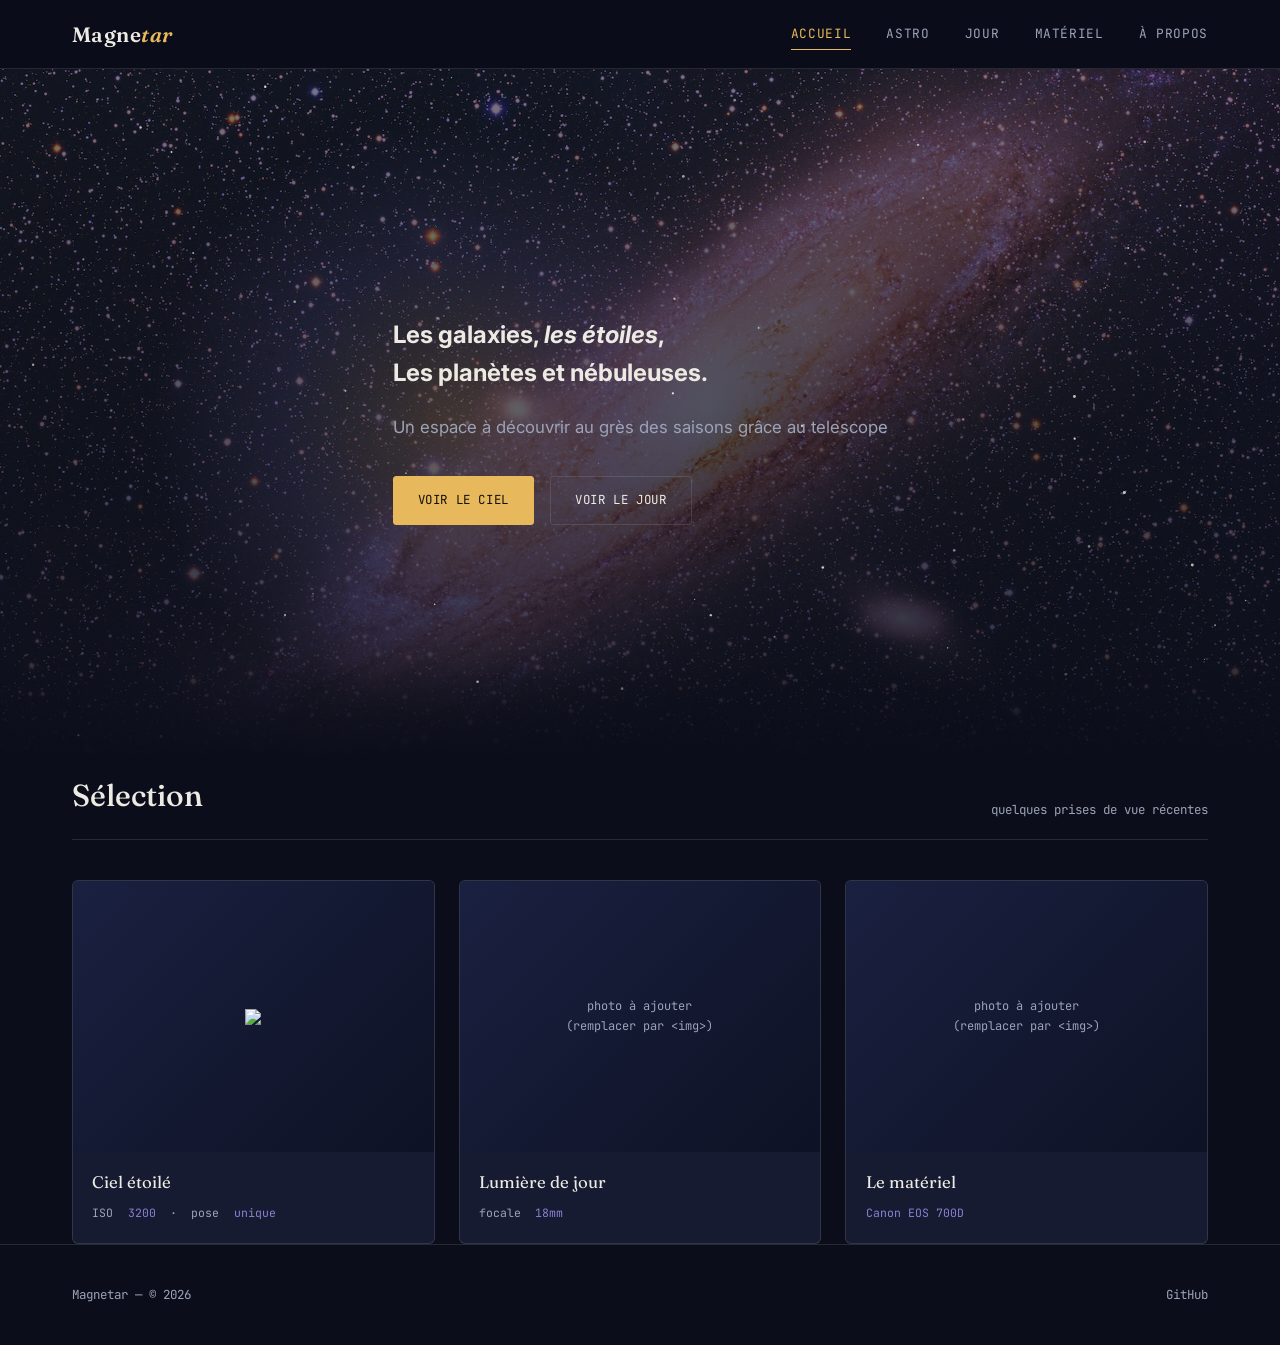
==== index.html @ 971e13a1 "Update index.html" ====
<!DOCTYPE html>
<html lang="fr">
<head>
  <meta charset="UTF-8">
  <meta name="viewport" content="width=device-width, initial-scale=1.0">
  <title>Magnetar — Photographie astro & jour</title>
  <meta name="description" content="Magnetar — portfolio photo : ciel étoilé et photographie de jour.">
  <link rel="preconnect" href="https://fonts.googleapis.com">
  <link href="https://fonts.googleapis.com/css2?family=Fraunces:ital,wght@0,500;0,600;1,500&family=Inter:wght@400;500&family=JetBrains+Mono:wght@400;500&display=swap" rel="stylesheet">
  <link rel="stylesheet" href="css/style.css">
</head>
<body>

  <header>
    <nav class="nav">
      <a href="index.html" class="logo">Magne<span>tar</span></a>
      <button id="nav-toggle" aria-label="Ouvrir le menu">☰</button>
      <div class="nav-links" id="nav-links">
        <a href="index.html" class="active">Accueil</a>
        <a href="astro.html">Astro</a>
        <a href="jour.html">Jour</a>
        <a href="materiel.html">Matériel</a>
        <a href="apropos.html">À propos</a>
      </div>
    </nav>
  </header>

  <section class="hero">
    <canvas id="starfield"></canvas>
    <div class="hero-content">
      <h2>Les galaxies, <em>les étoiles</em>, <br>Les planètes et nébuleuses.</h2>
      <p>Un espace à découvrir au grès des saisons grâce au telescope </p>
      <div class="hero-cta">
        <a href="astro.html" class="btn btn-primary">Voir le ciel</a>
        <a href="jour.html" class="btn btn-ghost">Voir le jour</a>
      </div>
    </div>
  </section>

  <section class="wrap">
    <div class="section-head">
      <h2>Sélection</h2>
      <span class="coord">quelques prises de vue récentes</span>
    </div>
    <div class="gallery">
      <a href="astro.html" class="card">
        <div class="card-img"> <img src="../images/Voielactée1.jpg"></div>
        <div class="card-body">
          <div class="card-title">Ciel étoilé</div>
          <div class="exif"><span>ISO</span> 3200 <span>·</span> <span>pose</span> unique</div>
        </div>
      </a>
      <a href="jour.html" class="card">
        <div class="card-img">photo à ajouter<br>(remplacer par &lt;img&gt;)</div>
        <div class="card-body">
          <div class="card-title">Lumière de jour</div>
          <div class="exif"><span>focale</span> 18mm</div>
        </div>
      </a>
      <a href="materiel.html" class="card">
        <div class="card-img">photo à ajouter<br>(remplacer par &lt;img&gt;)</div>
        <div class="card-body">
          <div class="card-title">Le matériel</div>
          <div class="exif">Canon EOS 700D</div>
        </div>
      </a>
    </div>
  </section>

  <footer>
    <div class="wrap" style="display:flex; justify-content:space-between; width:100%; flex-wrap:wrap; gap:1rem;">
      <span>Magnetar — © 2026</span>
      <a href="https://github.com/" target="_blank" rel="noopener">GitHub</a>
    </div>
  </footer>

  <script src="js/main.js"></script>
</body>
</html>
---- css/style.css ----
/* =========================================================
   GRAIN DE CIEL — feuille de style
   Palette : nuit indigo + or "lumière d'étoile" + violet nébuleuse
   ========================================================= */

:root {
  --bg: #0b0e1a;
  --bg-alt: #12172b;
  --bg-card: #161b32;
  --text: #edeae3;
  --text-dim: #9ca3b8;
  --accent-gold: #e8b95c;
  --accent-violet: #8b7fd1;
  --line: rgba(237, 234, 227, 0.12);

  --font-display: "Fraunces", Georgia, serif;
  --font-body: "Inter", system-ui, sans-serif;
  --font-mono: "JetBrains Mono", "Courier New", monospace;

  --maxw: 1200px;
}

* { box-sizing: border-box; margin: 0; padding: 0; }

html { scroll-behavior: smooth; }

body {
  background: var(--bg);
  color: var(--text);
  font-family: var(--font-body);
  line-height: 1.6;
  -webkit-font-smoothing: antialiased;
}

img { max-width: 100%; display: block; }

a { color: inherit; text-decoration: none; }

/* ---------- Layout générique ---------- */
.wrap {
  max-width: var(--maxw);
  margin: 0 auto;
  padding: 0 2rem;
}

/* ---------- Header / nav ---------- */
header {
  position: sticky;
  top: 0;
  z-index: 50;
  background: rgba(11, 14, 26, 0.85);
  backdrop-filter: blur(8px);
  border-bottom: 1px solid var(--line);
}

.nav {
  display: flex;
  align-items: center;
  justify-content: space-between;
  padding: 1.1rem 2rem;
  max-width: var(--maxw);
  margin: 0 auto;
}

.logo {
  font-family: var(--font-display);
  font-size: 1.3rem;
  font-weight: 600;
  letter-spacing: 0.02em;
}
.logo span { color: var(--accent-gold); font-style: italic; }

.nav-links {
  display: flex;
  gap: 2.2rem;
  font-family: var(--font-mono);
  font-size: 0.8rem;
  letter-spacing: 0.05em;
  text-transform: uppercase;
}

.nav-links a {
  color: var(--text-dim);
  transition: color 0.2s ease;
  position: relative;
}
.nav-links a:hover,
.nav-links a.active {
  color: var(--accent-gold);
}
.nav-links a.active::after {
  content: "";
  position: absolute;
  left: 0; right: 0; bottom: -6px;
  height: 1px;
  background: var(--accent-gold);
}

#nav-toggle {
  display: none;
  background: none;
  border: 1px solid var(--line);
  color: var(--text);
  font-size: 1rem;
  padding: 0.4rem 0.7rem;
  border-radius: 4px;
}

/* ---------- Hero avec ciel étoilé ---------- */
.hero {
  position: relative;
  min-height: 78vh;
  display: flex;
  flex-direction: column;
  justify-content: center;
  overflow: hidden;
  background-image:
    linear-gradient(180deg, rgba(11, 14, 26, 0.55) 0%, rgba(11, 14, 26, 0.88) 100%),
    url('../images/andromede.jpg');
  background-size: cover;
  background-position: center 40%;
  background-repeat: no-repeat;
}

/* Bandeau de transition entre l'image de fond (galaxie) et le reste de la page */
.hero::after,
.astro-hero::after {
  content: "";
  position: absolute;
  left: 0; right: 0; bottom: 0;
  height: 110px;
  z-index: 2;
  pointer-events: none;
  background:
    linear-gradient(180deg, transparent 0%, var(--bg) 88%),
    linear-gradient(90deg, transparent, var(--accent-violet) 35%, var(--accent-gold) 50%, var(--accent-violet) 65%, transparent);
  background-repeat: no-repeat;
  background-size: 100% 100%, 100% 2px;
  background-position: 0 0, 0 100%;
}

#starfield {
  position: absolute;
  inset: 0;
  width: 100%;
  height: 100%;
  z-index: 0;
}

/* Halo pulsant — évoque le champ magnétique d'un magnétar, signature du site */
.hero::before {
  content: "";
  position: absolute;
  top: 50%; left: 12%;
  width: 46vw;
  height: 46vw;
  max-width: 620px;
  max-height: 620px;
  transform: translateY(-50%);
  background: radial-gradient(circle, rgba(232, 185, 92, 0.16) 0%, rgba(139, 127, 209, 0.10) 40%, transparent 72%);
  border-radius: 50%;
  z-index: 0;
  animation: pulse-field 7s ease-in-out infinite;
  pointer-events: none;
}

@keyframes pulse-field {
  0%, 100% { opacity: 0.7; transform: translateY(-50%) scale(1); }
  50% { opacity: 1; transform: translateY(-50%) scale(1.06); }
}

@media (prefers-reduced-motion: reduce) {
  .hero::before { animation: none; }
}

.hero-content {
  position: relative;
  z-index: 1;
  max-width: var(--maxw);
  margin: 0 auto;
  padding: 0 2rem;
}

.eyebrow {
  font-family: var(--font-mono);
  font-size: 0.78rem;
  letter-spacing: 0.12em;
  text-transform: uppercase;
  color: var(--accent-violet);
  margin-bottom: 1.1rem;
}

.hero h1 {
  font-family: var(--font-display);
  font-weight: 500;
  font-size: clamp(2.4rem, 6vw, 4.6rem);
  line-height: 1.05;
  max-width: 14ch;
}
.hero h1 em {
  font-style: italic;
  color: var(--accent-gold);
}

.hero p {
  margin-top: 1.3rem;
  max-width: 46ch;
  color: var(--text-dim);
  font-size: 1.05rem;
}

.hero-cta {
  margin-top: 2.2rem;
  display: flex;
  gap: 1rem;
}

.btn {
  font-family: var(--font-mono);
  font-size: 0.78rem;
  letter-spacing: 0.05em;
  text-transform: uppercase;
  padding: 0.85rem 1.5rem;
  border-radius: 3px;
  border: 1px solid var(--line);
  transition: all 0.2s ease;
}
.btn-primary {
  background: var(--accent-gold);
  color: #14110a;
  border-color: var(--accent-gold);
}
.btn-primary:hover {
  filter: brightness(1.08);
  box-shadow: 0 0 24px rgba(232, 185, 92, 0.35);
}
.btn-ghost:hover { border-color: var(--accent-gold); color: var(--accent-gold); }

/* ---------- Intro "Astro" (fond galaxie d'Andromède) ---------- */
.astro-hero {
  position: relative;
  padding: 6rem 0 4rem;
  background-image:
    linear-gradient(180deg, rgba(11, 14, 26, 0.6) 0%, rgba(11, 14, 26, 0.94) 100%),
    url('../images/andromede.jpg');
  background-size: cover;
  background-position: center 30%;
  background-repeat: no-repeat;
}

/* ---------- Sections ---------- */
section { padding: 5rem 0; }

.section-head {
  display: flex;
  justify-content: space-between;
  align-items: flex-end;
  margin-bottom: 2.5rem;
  border-bottom: 1px solid var(--line);
  padding-bottom: 1.2rem;
}

.section-head h2 {
  font-family: var(--font-display);
  font-size: 1.9rem;
  font-weight: 500;
}

.section-head .coord {
  font-family: var(--font-mono);
  font-size: 0.78rem;
  color: var(--text-dim);
}

/* ---------- Galerie ---------- */
.gallery {
  display: grid;
  grid-template-columns: repeat(auto-fill, minmax(280px, 1fr));
  gap: 1.5rem;
}

.card {
  background: var(--bg-card);
  border: 1px solid var(--line);
  border-radius: 6px;
  overflow: hidden;
  transition: transform 0.25s ease, border-color 0.25s ease;
}
.card:hover {
  transform: translateY(-4px);
  border-color: var(--accent-gold);
  box-shadow: 0 12px 28px rgba(0, 0, 0, 0.35), 0 0 0 1px rgba(232, 185, 92, 0.08);
}

.card-img {
  aspect-ratio: 4 / 3;
  background: linear-gradient(135deg, #1a2040, #0e1225);
  display: flex;
  align-items: center;
  justify-content: center;
  color: var(--text-dim);
  font-family: var(--font-mono);
  font-size: 0.75rem;
  text-align: center;
  padding: 1rem;
}

.card-body { padding: 1.1rem 1.2rem 1.3rem; }

.card-title {
  font-family: var(--font-display);
  font-size: 1.05rem;
  margin-bottom: 0.5rem;
}

.exif {
  display: flex;
  flex-wrap: wrap;
  gap: 0.5rem 0.9rem;
  font-family: var(--font-mono);
  font-size: 0.72rem;
  color: var(--accent-violet);
}
.exif span { color: var(--text-dim); }

/* ---------- Page matériel ---------- */
.gear-list {
  display: grid;
  gap: 1.2rem;
}
.gear-item {
  display: grid;
  grid-template-columns: 160px 1fr;
  gap: 1.5rem;
  padding: 1.4rem 0;
  border-bottom: 1px solid var(--line);
}
.gear-item .label {
  font-family: var(--font-mono);
  font-size: 0.75rem;
  color: var(--text-dim);
  text-transform: uppercase;
  letter-spacing: 0.06em;
}
.gear-item .value h3 {
  font-family: var(--font-display);
  font-weight: 500;
  margin-bottom: 0.3rem;
}
.gear-item .value p { color: var(--text-dim); font-size: 0.95rem; }

/* ---------- À propos ---------- */
.about-grid {
  display: grid;
  grid-template-columns: 1fr 1fr;
  gap: 3rem;
  align-items: start;
}
.about-photo {
  aspect-ratio: 3/4;
  background: linear-gradient(160deg, #1a2040, #0e1225);
  border: 1px solid var(--line);
  border-radius: 6px;
}
.about-text p { margin-bottom: 1.1rem; color: var(--text-dim); }
.about-text strong { color: var(--text); }

/* ---------- Footer ---------- */
footer {
  border-top: 1px solid var(--line);
  padding: 2.5rem 0;
  font-family: var(--font-mono);
  font-size: 0.78rem;
  color: var(--text-dim);
  display: flex;
  justify-content: space-between;
  flex-wrap: wrap;
  gap: 1rem;
}
footer a:hover { color: var(--accent-gold); }

/* ---------- Responsive ---------- */
@media (max-width: 760px) {
  .nav-links {
    position: absolute;
    top: 100%; left: 0; right: 0;
    background: var(--bg-alt);
    flex-direction: column;
    padding: 1.2rem 2rem;
    gap: 1.2rem;
    display: none;
    border-bottom: 1px solid var(--line);
  }
  .nav-links.open { display: flex; }
  #nav-toggle { display: block; }
  .about-grid { grid-template-columns: 1fr; }
  .gear-item { grid-template-columns: 1fr; gap: 0.4rem; }
}

@media (prefers-reduced-motion: reduce) {
  html { scroll-behavior: auto; }
  #starfield { display: none; }
}

/* =========================================================
   MODE JOUR — palette inversée pour la page "Jour"
   Appliqué via <body class="day">
   ========================================================= */
body.day {
  --bg: #f6f0e2;
  --bg-alt: #eee3cd;
  --bg-card: #fffbf3;
  --text: #3d3527;
  --text-dim: #85795f;
  --accent-gold: #dc9455;
  --accent-violet: #4f8a72;
  --accent-sky: #7fa3c4;
  --line: rgba(61, 53, 39, 0.12);
}

body.day header {
  background: rgba(246, 240, 226, 0.85);
}

body.day .card {
  box-shadow: 0 1px 2px rgba(61, 53, 39, 0.04);
}
body.day .card:hover {
  box-shadow: 0 10px 24px rgba(61, 53, 39, 0.1), 0 0 0 1px rgba(220, 148, 85, 0.14);
}

body.day .card-img,
body.day .about-photo {
  background: linear-gradient(135deg, #fbe9cf, #eadff0, #dcecdf);
  color: var(--text-dim);
}

body.day .btn-primary {
  color: #fffaf1;
}

body.day .btn-primary:hover {
  box-shadow: 0 0 20px rgba(220, 148, 85, 0.28);
}

body.day .exif span:nth-of-type(2) {
  color: var(--accent-sky);
}

/* Halo solaire — équivalent chaleureux du halo nébuleuse du hero de nuit */
.jour-intro {
  position: relative;
  padding-top: 4rem;
  overflow: hidden;
}
.jour-intro::before {
  content: "";
  position: absolute;
  top: -15%; right: -8%;
  width: 42vw;
  height: 42vw;
  max-width: 560px;
  max-height: 560px;
  background:
    radial-gradient(circle at 30% 35%, rgba(220, 148, 85, 0.22) 0%, transparent 55%),
    radial-gradient(circle at 65% 60%, rgba(127, 163, 196, 0.16) 0%, transparent 55%),
    radial-gradient(circle at 45% 70%, rgba(79, 138, 114, 0.14) 0%, transparent 60%);
  border-radius: 50%;
  z-index: 0;
  animation: pulse-field 7s ease-in-out infinite;
  pointer-events: none;
}
.jour-intro > * { position: relative; z-index: 1; }

@media (prefers-reduced-motion: reduce) {
  .jour-intro::before { animation: none; }
}

/* Focus visible clavier */
a:focus-visible, button:focus-visible {
  outline: 2px solid var(--accent-gold);
  outline-offset: 3px;
}
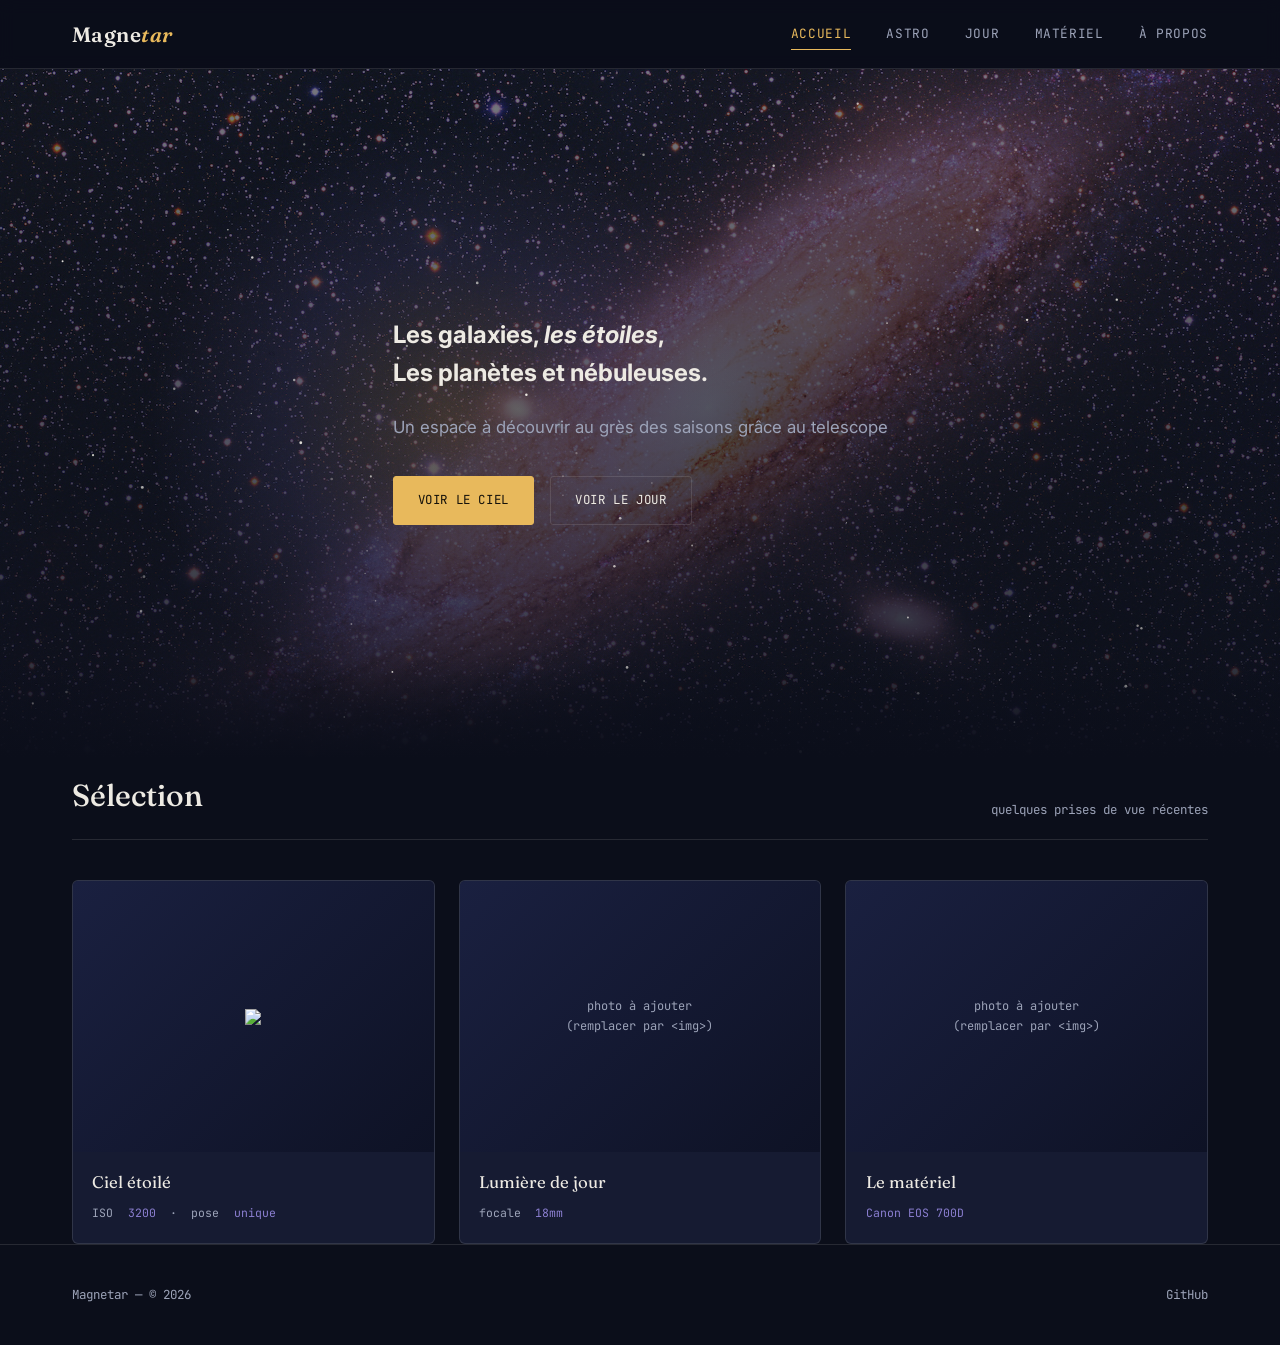
==== commit db8d438a: "Update index.html" ====
--- a/index.html
+++ b/index.html
@@ -44,7 +44,7 @@
     </div>
     <div class="gallery">
       <a href="astro.html" class="card">
-        <div class="card-img"> <img src="../images/Voielactée1.jpg"></div>
+        <div class="card-img"> <img src="/images/Voielactée1.jpg"></div>
         <div class="card-body">
           <div class="card-title">Ciel étoilé</div>
           <div class="exif"><span>ISO</span> 3200 <span>·</span> <span>pose</span> unique</div>
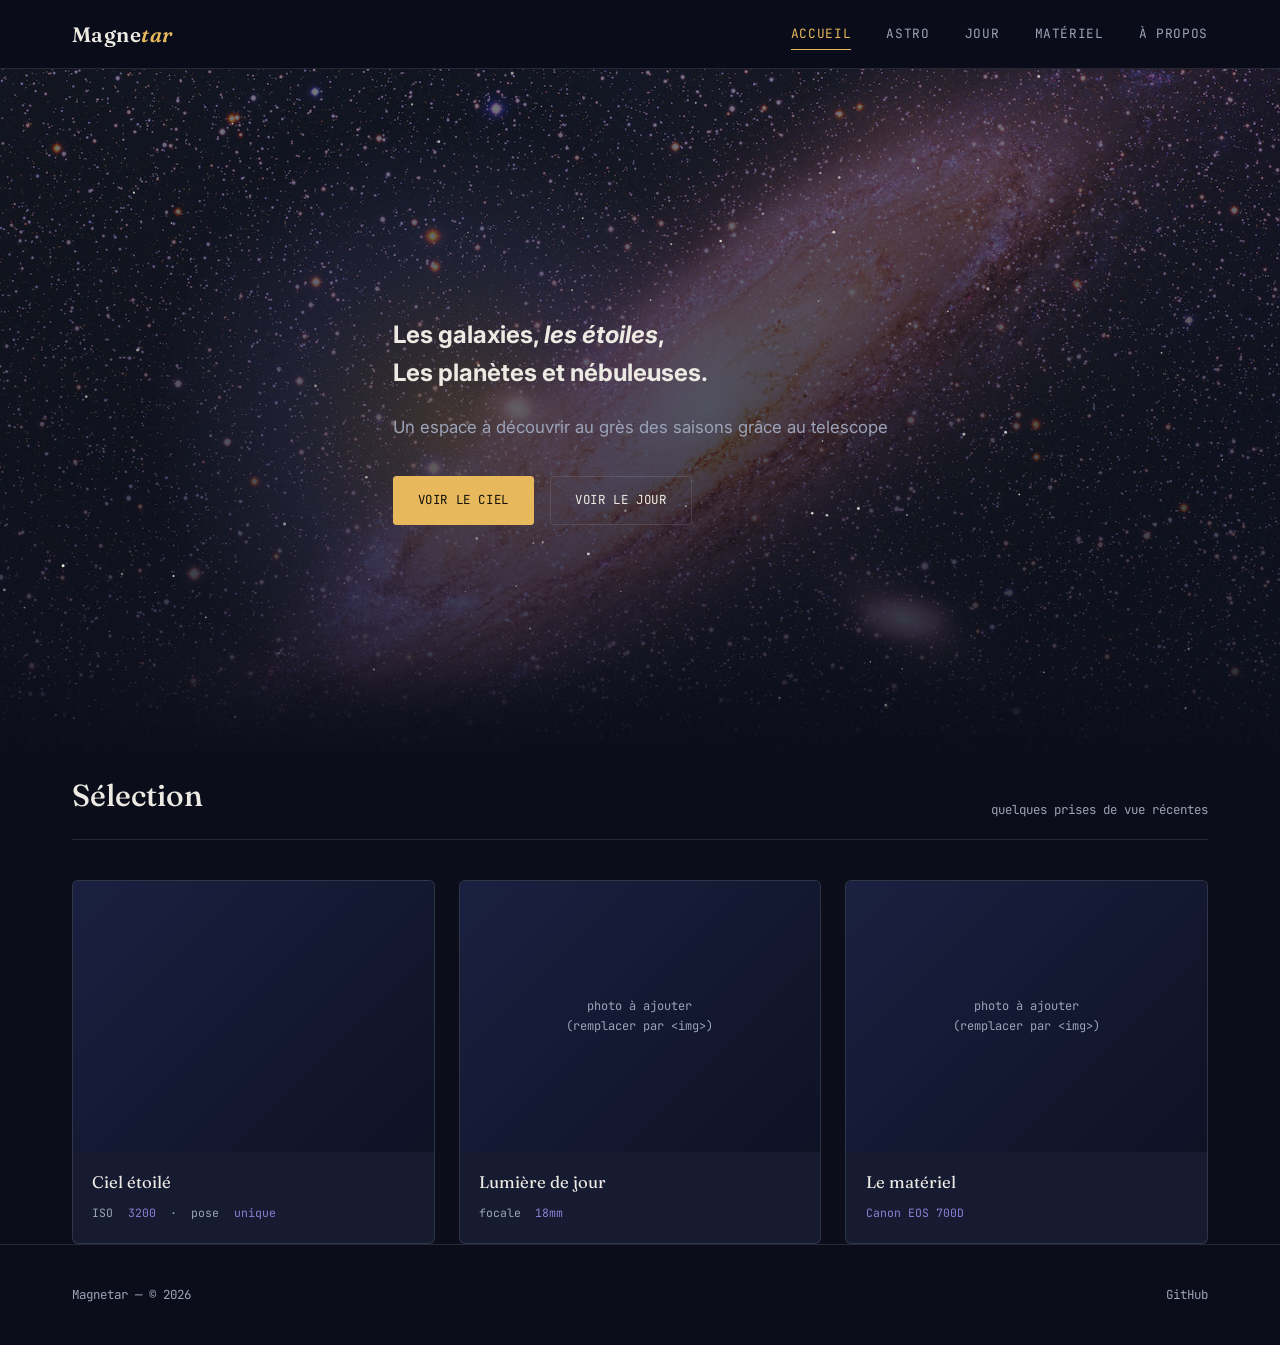
==== commit f46ea8d1: "Update index.html" ====
--- a/index.html
+++ b/index.html
@@ -44,7 +44,7 @@
     </div>
     <div class="gallery">
       <a href="astro.html" class="card">
-        <div class="card-img"> <img src="/images/Voielactée1.jpg"></div>
+        <div class="card-img" src="/images/Voielactée1.jpg"></div>
         <div class="card-body">
           <div class="card-title">Ciel étoilé</div>
           <div class="exif"><span>ISO</span> 3200 <span>·</span> <span>pose</span> unique</div>
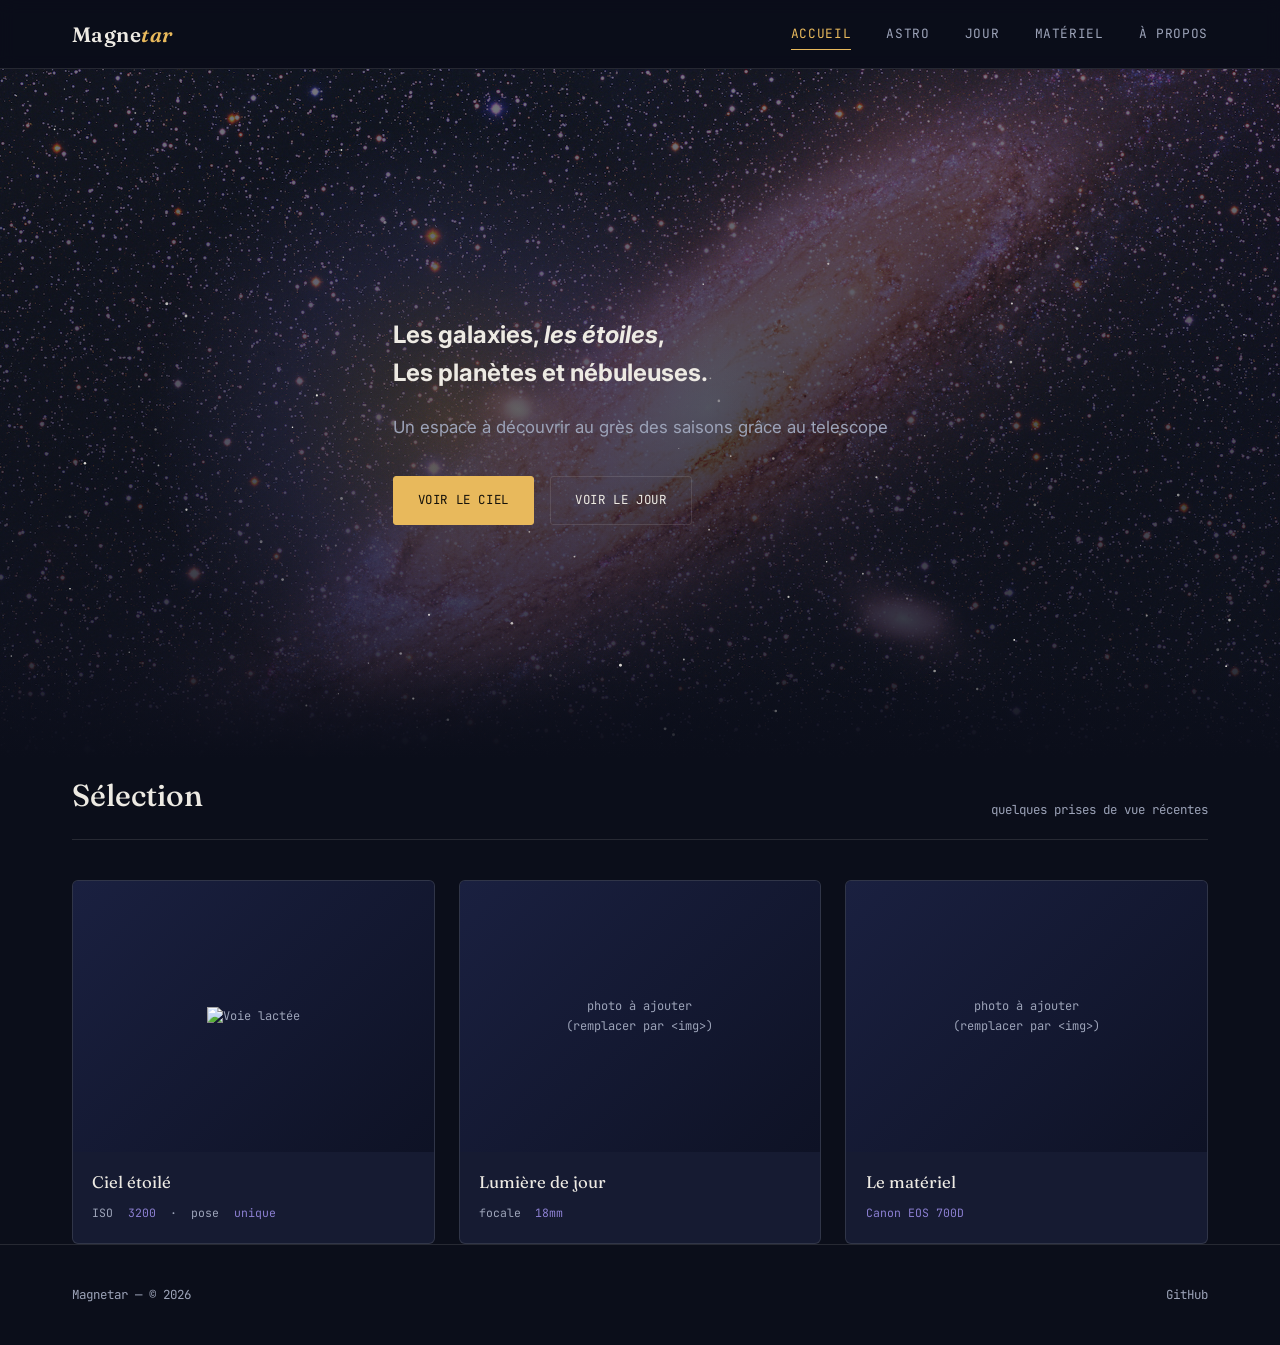
==== commit 653db159: "Update index.html" ====
--- a/index.html
+++ b/index.html
@@ -44,7 +44,9 @@
     </div>
     <div class="gallery">
       <a href="astro.html" class="card">
-        <div class="card-img" src="/images/Voielactée1.jpg"></div>
+        <div class="card-img">
+          <img src="images/Voielactee1.jpg" alt="Voie lactée">
+        </div>
         <div class="card-body">
           <div class="card-title">Ciel étoilé</div>
           <div class="exif"><span>ISO</span> 3200 <span>·</span> <span>pose</span> unique</div>
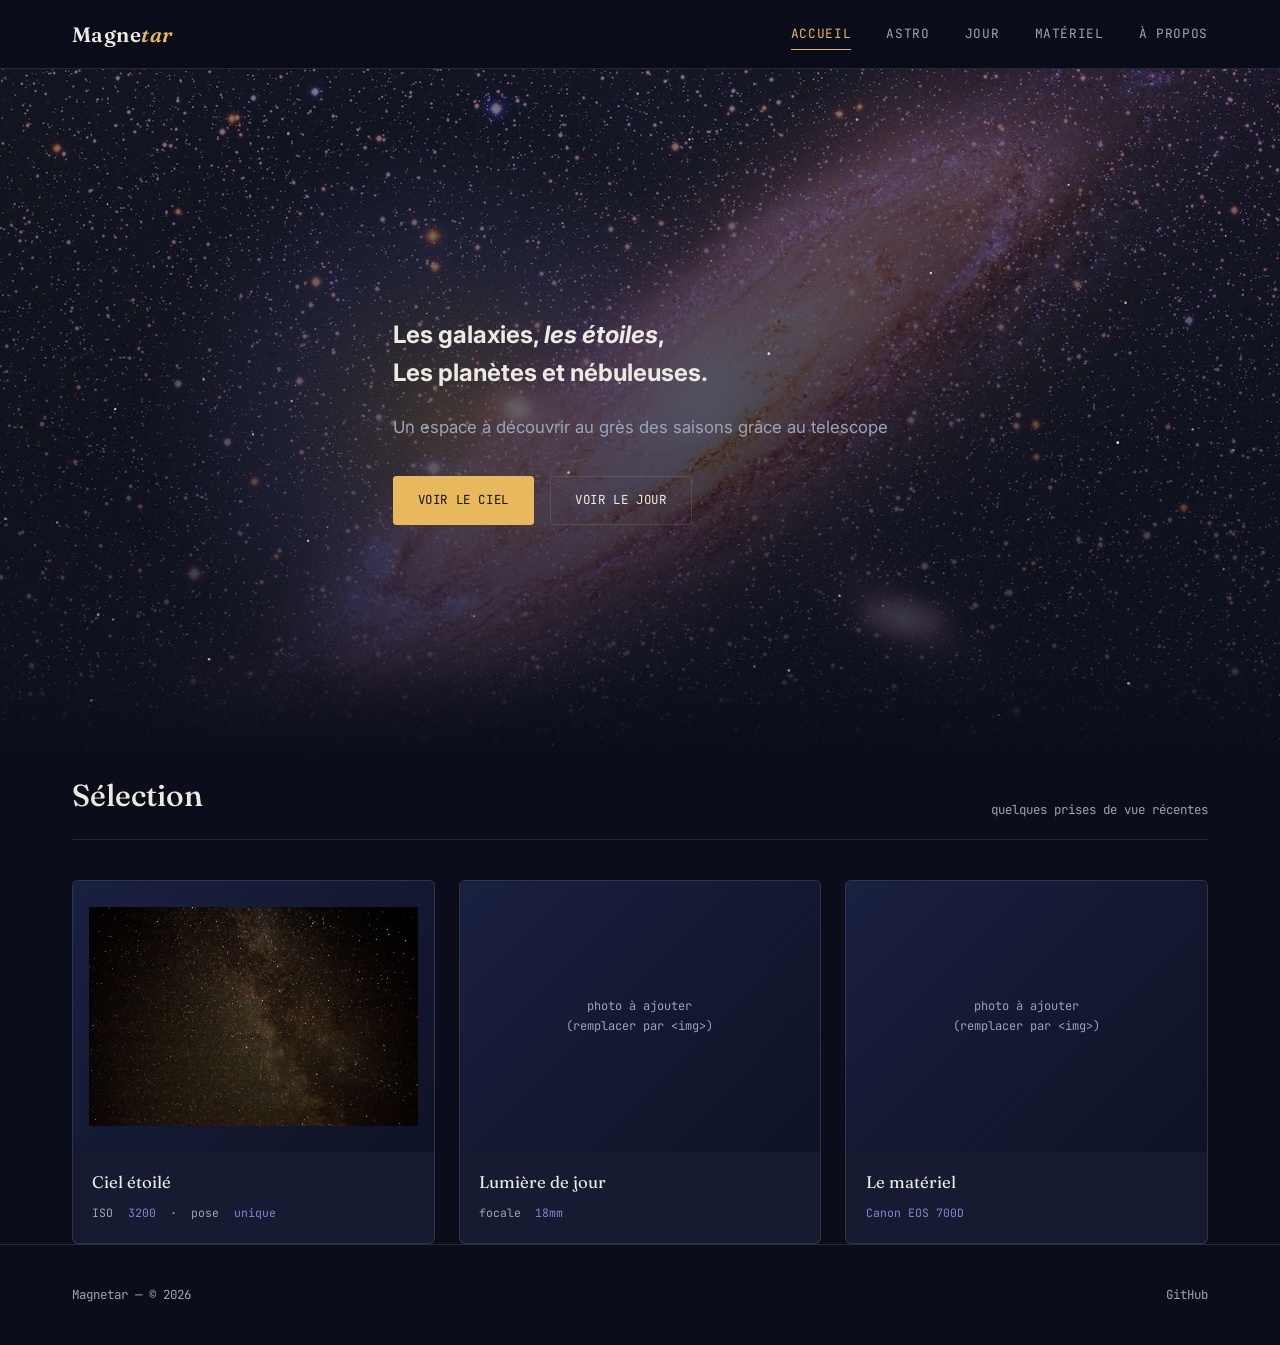
==== commit 16b64f7a: "Update index.html" ====
--- a/index.html
+++ b/index.html
@@ -45,7 +45,7 @@
     <div class="gallery">
       <a href="astro.html" class="card">
         <div class="card-img">
-          <img src="images/Voielactee1.jpg" alt="Voie lactée">
+          <img src="images/Voielactée1.JPG" alt="Voie lactée">
         </div>
         <div class="card-body">
           <div class="card-title">Ciel étoilé</div>
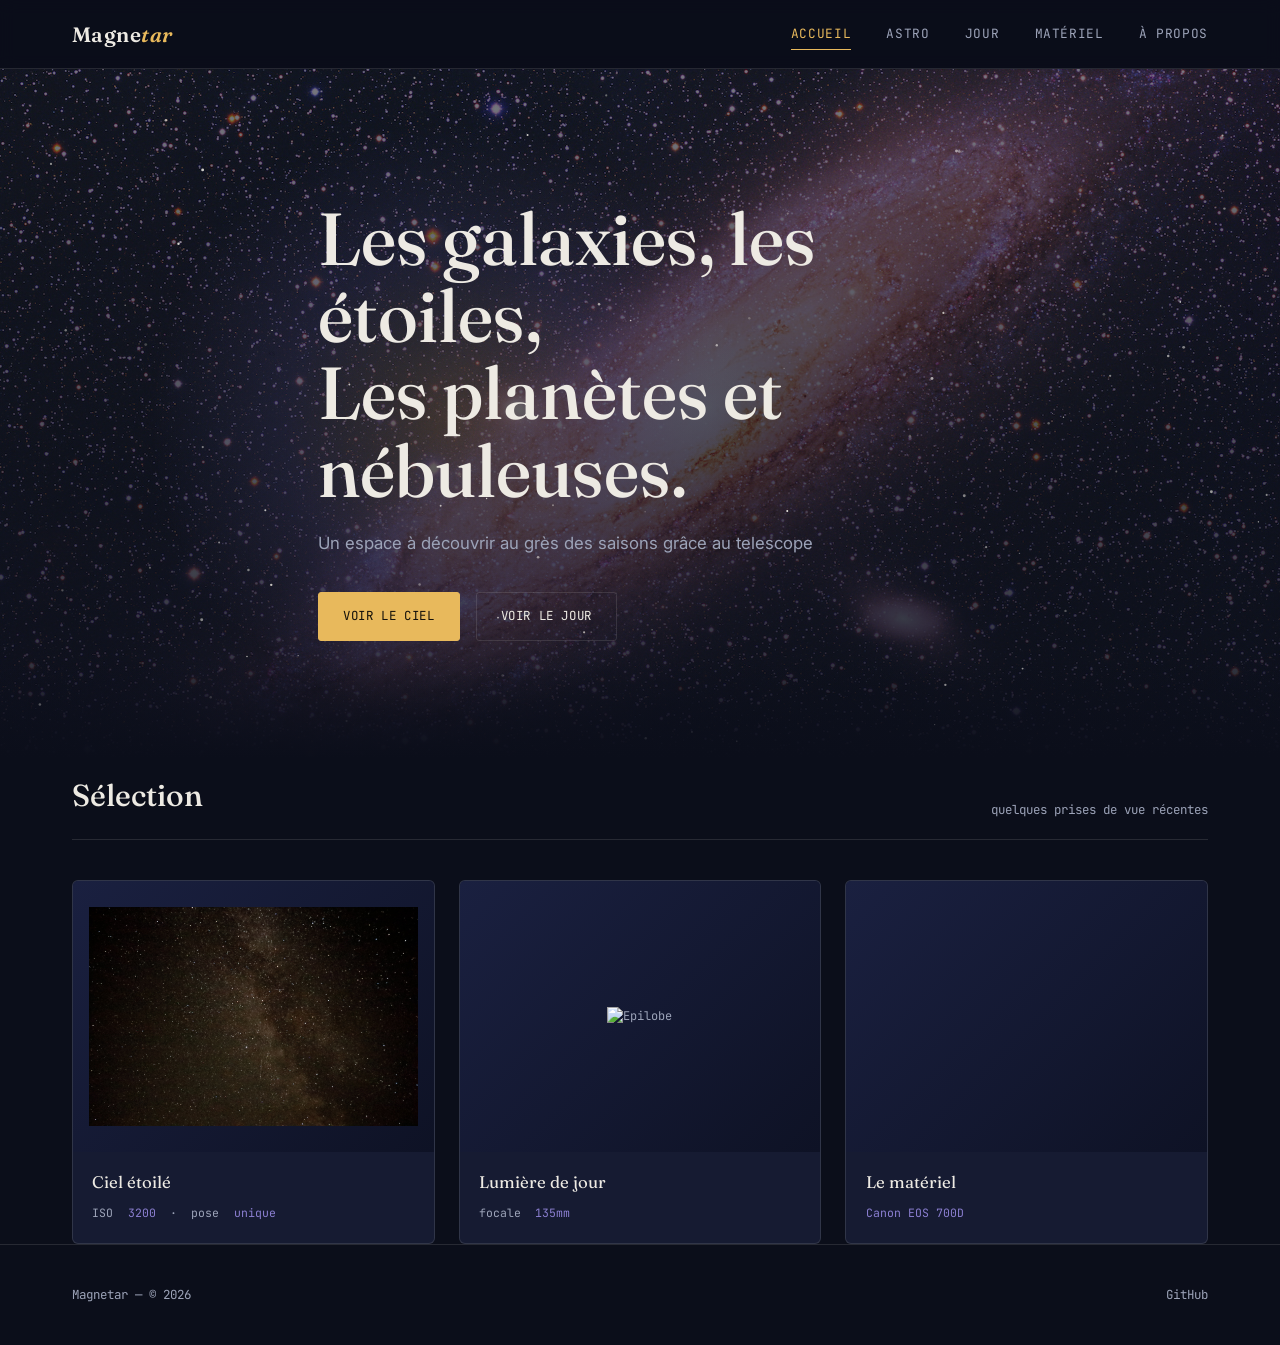
==== commit b3672148: "Update index.html" ====
--- a/index.html
+++ b/index.html
@@ -28,7 +28,7 @@
   <section class="hero">
     <canvas id="starfield"></canvas>
     <div class="hero-content">
-      <h2>Les galaxies, <em>les étoiles</em>, <br>Les planètes et nébuleuses.</h2>
+      <h1>Les galaxies, <span>les étoiles</span>, <br>Les planètes et nébuleuses.</h2>
       <p>Un espace à découvrir au grès des saisons grâce au telescope </p>
       <div class="hero-cta">
         <a href="astro.html" class="btn btn-primary">Voir le ciel</a>
@@ -53,14 +53,16 @@
         </div>
       </a>
       <a href="jour.html" class="card">
-        <div class="card-img">photo à ajouter<br>(remplacer par &lt;img&gt;)</div>
+        <div class="card-img">
+          <img src="images/Fleurs1.JPG" alt="Epilobe">
+        </div>
         <div class="card-body">
           <div class="card-title">Lumière de jour</div>
-          <div class="exif"><span>focale</span> 18mm</div>
+          <div class="exif"><span>focale</span> 135mm</div>
         </div>
       </a>
       <a href="materiel.html" class="card">
-        <div class="card-img">photo à ajouter<br>(remplacer par &lt;img&gt;)</div>
+        <div class="card-img"></div>
         <div class="card-body">
           <div class="card-title">Le matériel</div>
           <div class="exif">Canon EOS 700D</div>
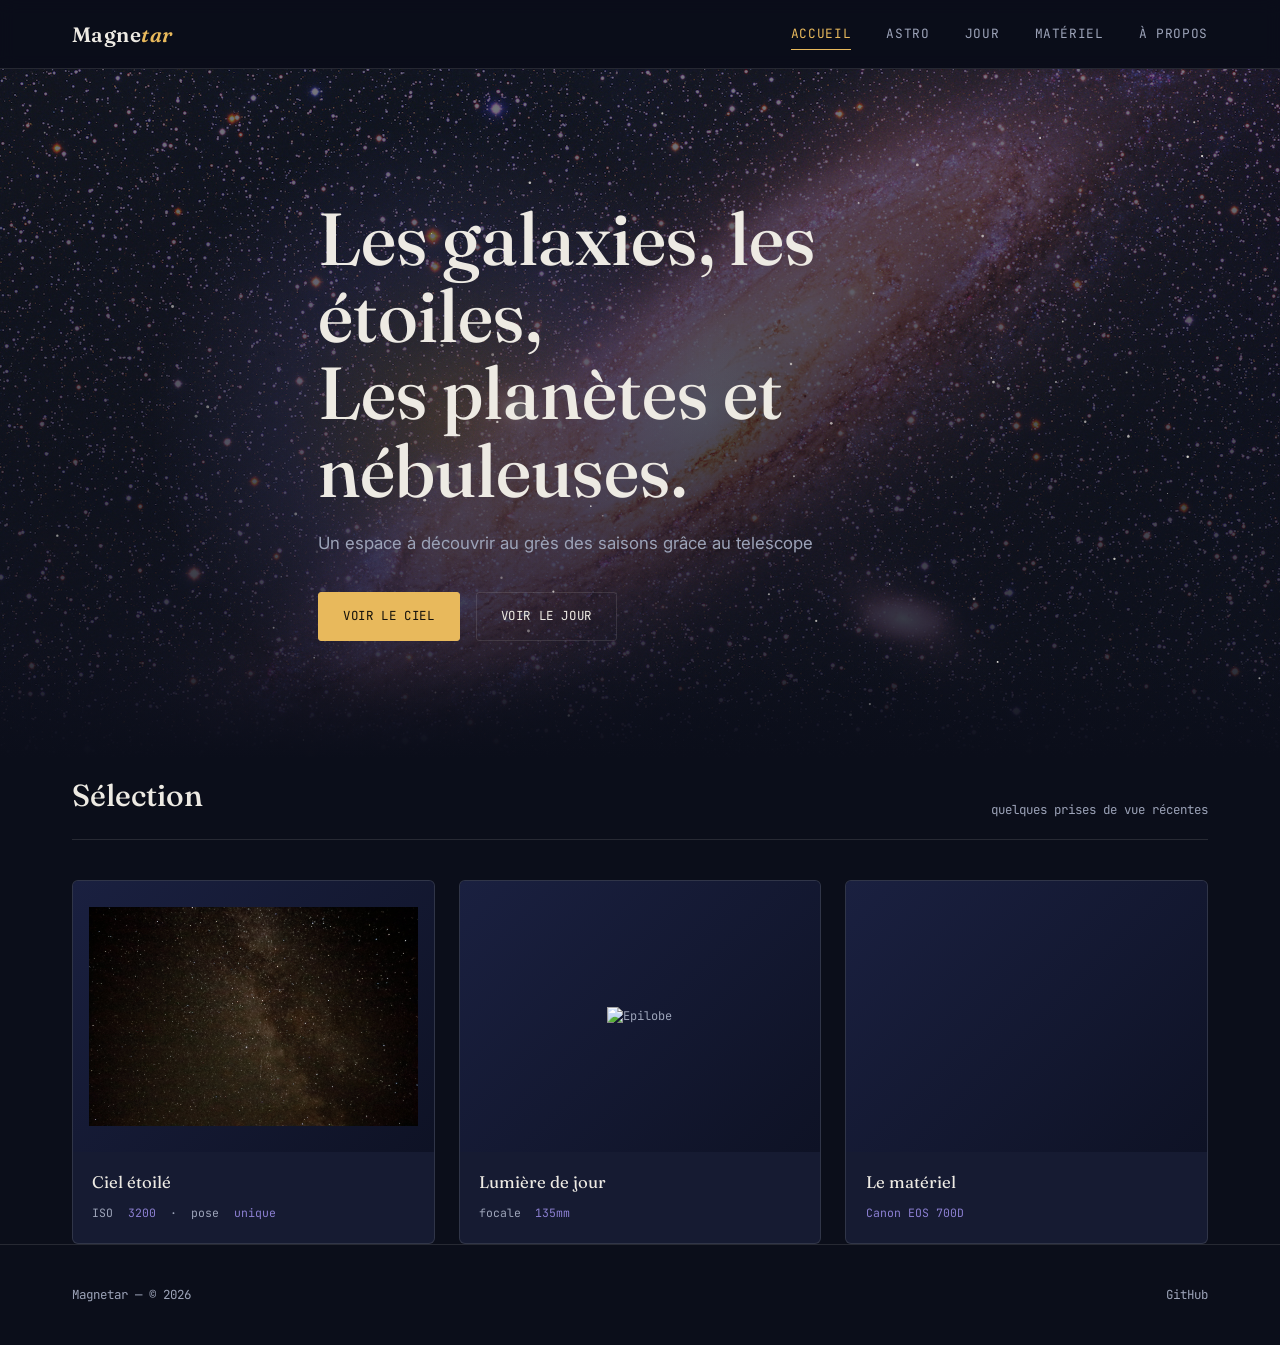
==== commit c5c83b4d: "Update index.html" ====
--- a/index.html
+++ b/index.html
@@ -79,5 +79,11 @@
   </footer>
 
   <script src="js/main.js"></script>
+<div id="lightbox" class="lightbox">
+  <button class="lb-close" aria-label="Fermer">✕</button>
+  <button class="lb-prev" aria-label="Précédent">‹</button>
+  <img id="lb-img" src="" alt="">
+  <button class="lb-next" aria-label="Suivant">›</button>
+</div>
 </body>
 </html>
--- a/css/style.css
+++ b/css/style.css
@@ -481,3 +481,24 @@
   outline: 2px solid var(--accent-gold);
   outline-offset: 3px;
 }
+.lightbox {
+  display: none;
+  position: fixed; inset: 0;
+  background: rgba(11,14,26,0.95);
+  z-index: 100;
+  align-items: center; justify-content: center;
+}
+.lightbox.open { display: flex; }
+.lightbox img {
+  max-width: 85vw; max-height: 85vh;
+  border-radius: 6px;
+}
+.lb-close, .lb-prev, .lb-next {
+  position: absolute;
+  background: none; border: none;
+  color: var(--text); font-size: 2rem;
+  cursor: pointer; padding: 0.5rem;
+}
+.lb-close { top: 1.5rem; right: 1.5rem; }
+.lb-prev { left: 1.5rem; top: 50%; transform: translateY(-50%); }
+.lb-next { right: 1.5rem; top: 50%; transform: translateY(-50%); }
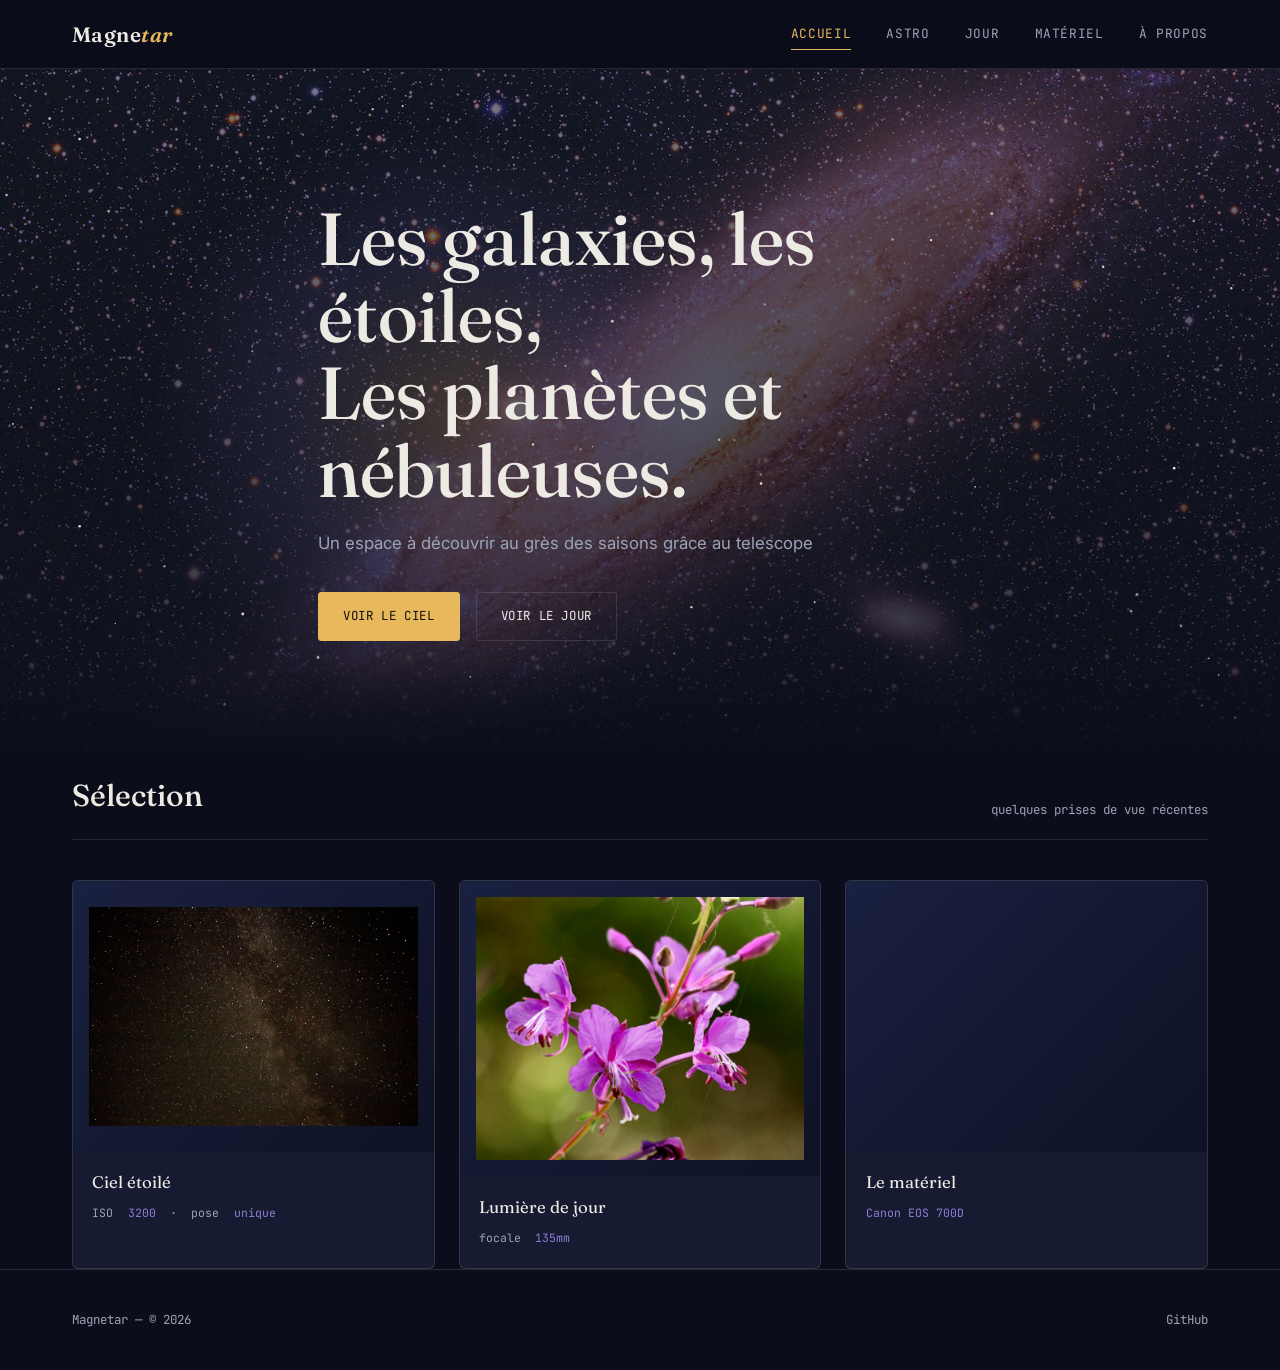
==== commit 2a08a75a: "Update index.html" ====
--- a/index.html
+++ b/index.html
@@ -54,7 +54,7 @@
       </a>
       <a href="jour.html" class="card">
         <div class="card-img">
-          <img src="images/Fleurs1.JPG" alt="Epilobe">
+          <img src="images/Fleurs.1.JPG" alt="Epilobe">
         </div>
         <div class="card-body">
           <div class="card-title">Lumière de jour</div>
